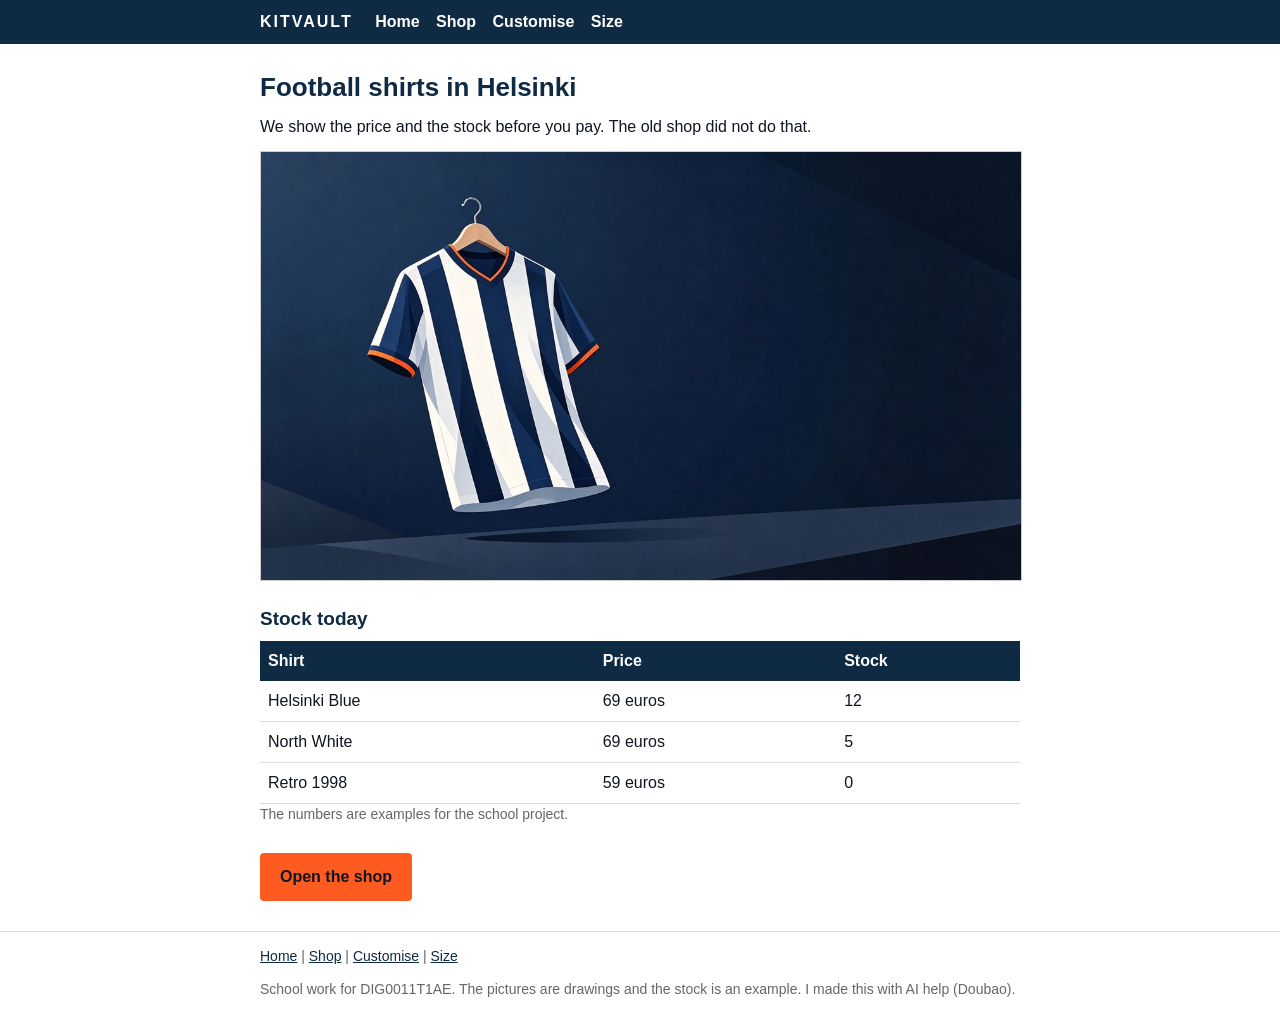
==== 版本3/index.html @ 4ed4bfc8 "Add files via upload" ====
<!DOCTYPE html>
<html lang="en">
<head>
  <meta charset="utf-8">
  <meta name="viewport" content="width=device-width, initial-scale=1">

  <title>KITVAULT - Football Shirts in Helsinki</title>
  <meta name="description" content="KITVAULT sells football shirts in Helsinki. The table shows the price and the stock before you pay.">

  <link rel="stylesheet" href="style.css">
</head>

<body>

  <div class="top">
    <div class="page">
      <span class="logo">KITVAULT</span>
      <a href="index.html">Home</a>
      <a href="shop.html">Shop</a>
      <a href="customise.html">Customise</a>
      <a href="shop.html#size-guide">Size</a>
    </div>
  </div>

  <div class="page">

    <h1>Football shirts in Helsinki</h1>
    <p>We show the price and the stock before you pay. The old shop did not do that.</p>

    <img src="images/hero-shirt.jpg" alt="A blue and white football shirt on a hanger">

    <h2>Stock today</h2>
    <table>
      <tr>
        <th>Shirt</th>
        <th>Price</th>
        <th>Stock</th>
      </tr>
      <tr>
        <td>Helsinki Blue</td>
        <td>69 euros</td>
        <td>12</td>
      </tr>
      <tr>
        <td>North White</td>
        <td>69 euros</td>
        <td>5</td>
      </tr>
      <tr>
        <td>Retro 1998</td>
        <td>59 euros</td>
        <td>0</td>
      </tr>
    </table>

    <p class="note">The numbers are examples for the school project.</p>

    <a class="button" href="shop.html">Open the shop</a>

  </div>

  <div class="footer">
    <div class="page">
      <p>
        <a href="index.html">Home</a> |
        <a href="shop.html">Shop</a> |
        <a href="customise.html">Customise</a> |
        <a href="shop.html#size-guide">Size</a>
      </p>
      <p>School work for DIG0011T1AE. The pictures are drawings and the stock is an example. I made this with AI help (Doubao).</p>
    </div>
  </div>

</body>
</html>
---- 版本3/style.css ----
/* style.css - all the styling for the three pages is in this file */

body {
  margin: 0;
  background-color: #ffffff;
  color: #10161f;
  font-family: Arial, Helvetica, sans-serif;
  font-size: 16px;
  line-height: 1.5;
}

/* The box that keeps the text in the middle. */
.page {
  width: 760px;
  max-width: 100%;
  margin-left: auto;
  margin-right: auto;
  padding-left: 16px;
  padding-right: 16px;
}

/* The blue bar at the top of every page. */
.top {
  background-color: #0f2a43;
  padding-top: 10px;
  padding-bottom: 10px;
}

.logo {
  display: inline-block;
  margin-right: 18px;
  color: #ffffff;
  font-weight: bold;
  letter-spacing: 2px;
}

.top a {
  margin-right: 12px;
  color: #ffffff;
  text-decoration: none;
  font-weight: bold;
}

.top a:hover {
  color: #ff5a1f;
}

h1 {
  margin-top: 24px;
  margin-bottom: 8px;
  color: #0f2a43;
  font-size: 26px;
}

h2 {
  margin-top: 24px;
  margin-bottom: 8px;
  color: #0f2a43;
  font-size: 19px;
}

p {
  margin-top: 0;
  margin-bottom: 12px;
}

/* The picture on every page. */
img {
  display: block;
  max-width: 100%;
  margin-top: 12px;
  margin-bottom: 6px;
  border: 1px solid #cccccc;
}

/* The table. */
table {
  width: 100%;
  border-collapse: collapse;
  margin-top: 8px;
}

th {
  padding: 8px;
  background-color: #0f2a43;
  color: #ffffff;
  text-align: left;
}

td {
  padding: 8px;
  border-bottom: 1px solid #dddddd;
}

/* The lists. */
ul, ol {
  margin-top: 8px;
  padding-left: 22px;
}

li {
  margin-bottom: 6px;
}

/* The button. */
.button {
  display: inline-block;
  margin-top: 16px;
  padding: 10px 18px;
  background-color: #ff5a1f;
  color: #10161f;
  text-decoration: none;
  font-weight: bold;
  border: 2px solid #ff5a1f;
  border-radius: 4px;
}

.button:hover {
  background-color: #ffffff;
  color: #ff5a1f;
}

/* Small grey text under the pictures and the tables. */
.note {
  color: #666666;
  font-size: 14px;
}

/* The footer. */
.footer {
  margin-top: 30px;
  padding-top: 14px;
  padding-bottom: 14px;
  border-top: 1px solid #dddddd;
  color: #666666;
  font-size: 14px;
}

.footer a {
  color: #0f2a43;
}

/* On a small screen the logo goes on its own line. */
@media (max-width: 620px) {

  .logo {
    display: block;
    margin-bottom: 6px;
  }

  h1 {
    font-size: 22px;
  }

  table {
    font-size: 13px;
  }
}
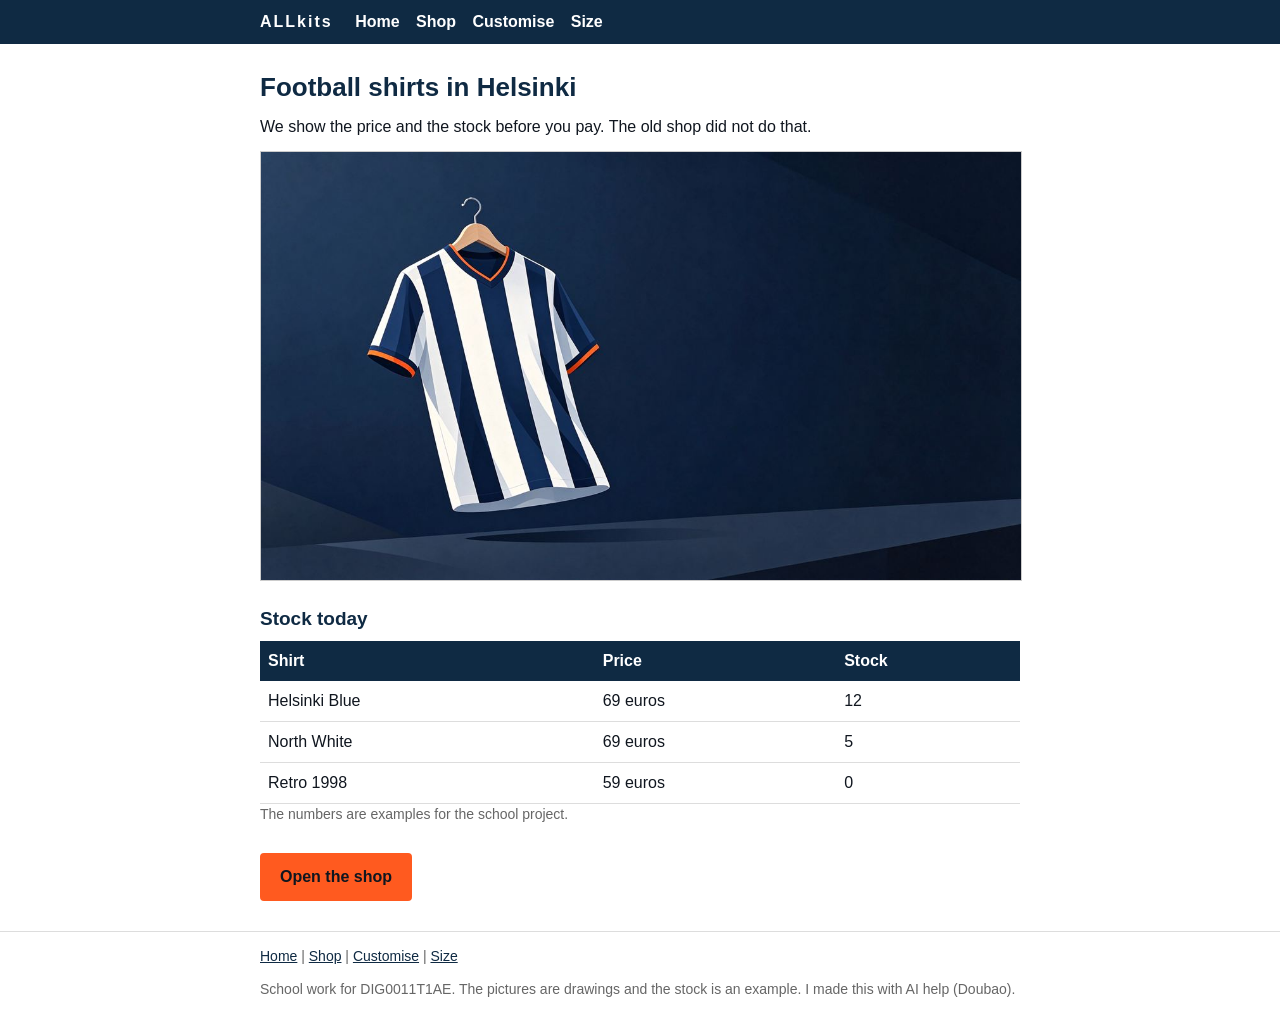
==== commit f2527d71: "Add files via upload" ====
--- a/版本3/index.html
+++ b/版本3/index.html
@@ -4,8 +4,8 @@
   <meta charset="utf-8">
   <meta name="viewport" content="width=device-width, initial-scale=1">
 
-  <title>KITVAULT - Football Shirts in Helsinki</title>
-  <meta name="description" content="KITVAULT sells football shirts in Helsinki. The table shows the price and the stock before you pay.">
+  <title>ALLkits - Football Shirts in Helsinki</title>
+  <meta name="description" content="ALLkits sells football shirts in Helsinki. The table shows the price and the stock before you pay.">
 
   <link rel="stylesheet" href="style.css">
 </head>
@@ -14,7 +14,7 @@
 
   <div class="top">
     <div class="page">
-      <span class="logo">KITVAULT</span>
+      <span class="logo">ALLkits</span>
       <a href="index.html">Home</a>
       <a href="shop.html">Shop</a>
       <a href="customise.html">Customise</a>
